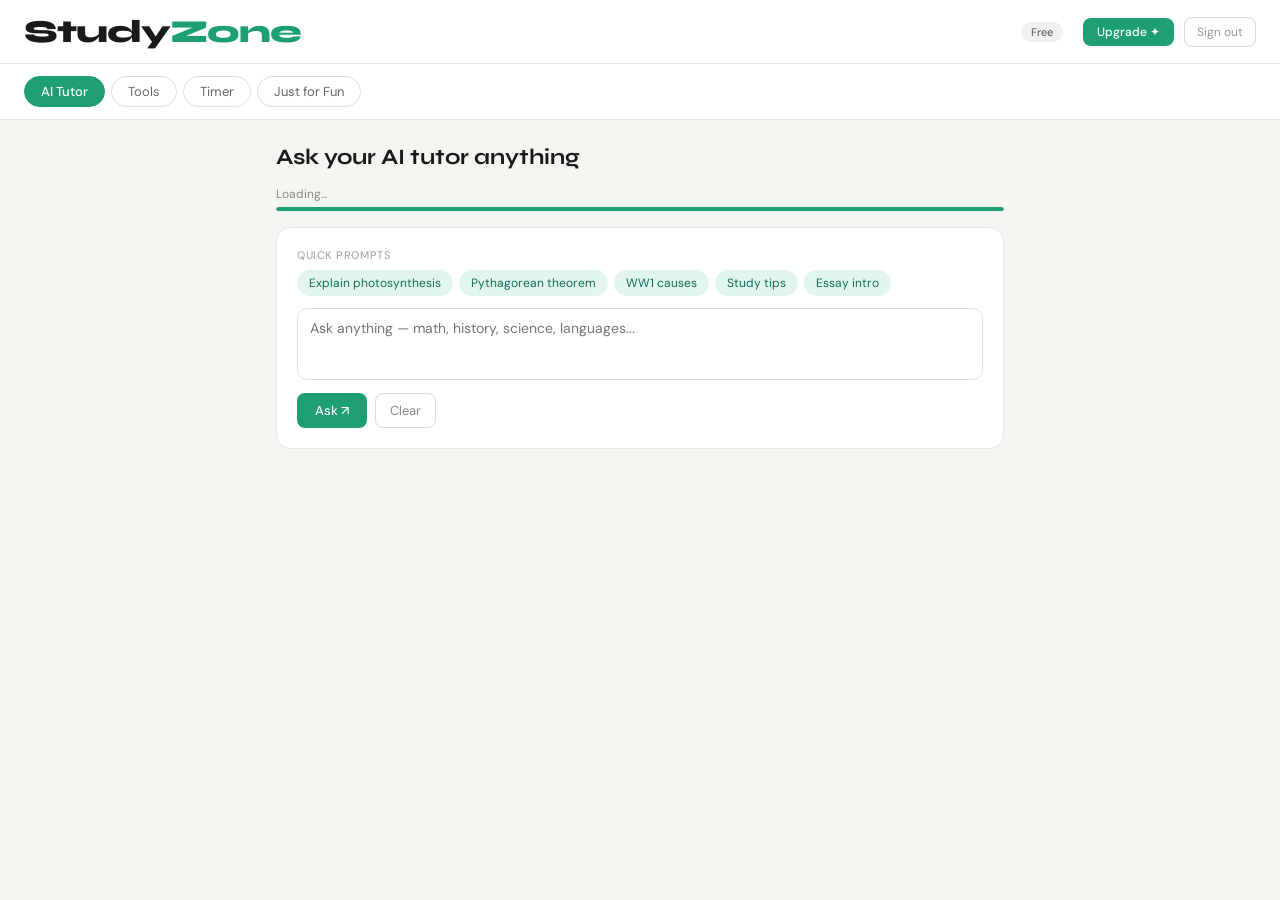
==== app.html @ 56b3e178 "Added the files coded in VS" ====
<!DOCTYPE html>
<html lang="en">
<head>
  <meta charset="UTF-8" />
  <meta name="viewport" content="width=device-width, initial-scale=1.0"/>
  <title>StudyZone</title>
  <link rel="stylesheet" href="css/style.css" />
  <link href="https://fonts.googleapis.com/css2?family=Syne:wght@400;700;800&family=DM+Sans:wght@400;500&display=swap" rel="stylesheet"/>
</head>
<body>

<!-- Top nav -->
<nav class="topnav">
  <div class="logo">Study<span>Zone</span></div>
  <div class="nav-right">
    <span class="tier-badge" id="tier-badge">Free</span>
    <img class="avatar" id="user-avatar" src="" alt="avatar" style="display:none"/>
    <span class="user-name" id="user-name"></span>
    <button class="btn-upgrade" id="upgrade-btn" onclick="showUpgradeModal()">Upgrade ✦</button>
    <button class="btn-signout" onclick="signOut()">Sign out</button>
  </div>
</nav>

<!-- Main nav -->
<div class="main-nav">
  <button class="nav-btn active" onclick="showSection('ai', this)">AI Tutor</button>
  <button class="nav-btn" onclick="showSection('tools', this)">Tools</button>
  <button class="nav-btn" onclick="showSection('timer', this)">Timer</button>
  <button class="nav-btn" onclick="showSection('fun', this)">Just for Fun</button>
</div>

<div class="app-body">

  <!-- AI TUTOR -->
  <div id="sec-ai" class="section visible">
    <div class="section-head">Ask your AI tutor anything</div>
    <div class="usage-bar-wrap">
      <div class="usage-text" id="usage-text">Loading...</div>
      <div class="usage-bar"><div class="usage-fill" id="usage-fill"></div></div>
    </div>
    <div class="ai-box">
      <div class="ai-label">Quick prompts</div>
      <div class="ai-chips">
        <button class="chip" onclick="setPrompt('Explain photosynthesis simply')">Explain photosynthesis</button>
        <button class="chip" onclick="setPrompt('Help me understand the Pythagorean theorem')">Pythagorean theorem</button>
        <button class="chip" onclick="setPrompt('What caused World War 1?')">WW1 causes</button>
        <button class="chip" onclick="setPrompt('Give me 5 tips for better studying')">Study tips</button>
        <button class="chip" onclick="setPrompt('Help me write an essay introduction about climate change')">Essay intro</button>
      </div>
      <textarea id="ai-input" class="ai-textarea" placeholder="Ask anything — math, history, science, languages..."></textarea>
      <div class="ai-actions">
        <button class="btn-ask" onclick="askAI()">Ask ↗</button>
        <button class="btn-clear" onclick="clearAI()">Clear</button>
      </div>
      <div id="ai-response" class="ai-response" style="display:none"></div>
    </div>
  </div>

  <!-- TOOLS -->
  <div id="sec-tools" class="section">
    <div class="section-head">Handy tools</div>

    <div class="tool-area">
      <div class="tool-title">Grade calculator</div>
      <div class="tool-row">
        <input id="g-score" type="number" class="tool-input-small" placeholder="Score"/>
        <input id="g-max" type="number" class="tool-input-small" placeholder="Max"/>
        <button class="btn-tool" onclick="calcGrade()">Calculate</button>
        <span id="grade-result" class="grade-result"></span>
      </div>
    </div>

    <div class="tool-area">
      <div class="tool-title">Word counter</div>
      <textarea class="tool-textarea" id="wc-input" placeholder="Paste your text here..." oninput="countWords()"></textarea>
      <div id="wc-result" class="tool-result-small"></div>
    </div>

    <div class="tool-area">
      <div class="tool-title">AI essay feedback <span class="pro-tag">Pro</span></div>
      <div class="tool-row">
        <textarea class="tool-textarea" id="essay-input" placeholder="Paste a paragraph or essay intro..."></textarea>
        <button class="btn-tool" onclick="getEssayFeedback()">Get feedback</button>
      </div>
      <div id="essay-out" class="tool-out"></div>
    </div>

    <div class="tool-area">
      <div class="tool-title">Flashcard maker <span class="pro-tag">Pro</span></div>
      <div class="tool-row">
        <textarea class="tool-textarea" id="flash-input" placeholder="Paste notes or a topic..."></textarea>
        <button class="btn-tool" onclick="makeFlashcards()">Make cards</button>
      </div>
      <div id="flash-out" class="tool-out"></div>
    </div>
  </div>

  <!-- TIMER -->
  <div id="sec-timer" class="section">
    <div class="section-head">Focus timer</div>
    <div class="timer-wrap">
      <div id="timer-display" class="timer-display">25:00</div>
      <div class="timer-label" id="timer-label">pomodoro — 25 min focus</div>
      <div class="timer-controls">
        <button class="btn-timer" onclick="setTimer(25*60,'pomodoro — 25 min focus')">25 min</button>
        <button class="btn-timer" onclick="setTimer(10*60,'short session — 10 min')">10 min</button>
        <button class="btn-timer" onclick="setTimer(5*60,'break time — 5 min')">5 min break</button>
        <button class="btn-timer primary" id="start-btn" onclick="toggleTimer()">Start</button>
        <button class="btn-timer" onclick="resetTimer()">Reset</button>
      </div>
    </div>
  </div>

  <!-- FUN -->
  <div id="sec-fun" class="section">
    <div class="section-head">Just for fun</div>
    <div class="fun-area">
      <button class="btn-tool" onclick="getJoke()">Get a school joke</button>
      <div id="joke-box" class="fun-box"></div>
      <button class="btn-tool" style="margin-top:8px" onclick="getMotivation()">Motivate me</button>
      <div id="motivation-box" class="fun-box"></div>
    </div>
    <div style="margin-top:1.5rem">
      <div class="tool-title" style="margin-bottom:10px">Achievements</div>
      <div class="badge-grid">
        <div class="badge"><div class="badge-icon">🤖</div><div class="badge-name">First AI ask</div></div>
        <div class="badge"><div class="badge-icon">⏱</div><div class="badge-name">Focus master</div></div>
        <div class="badge"><div class="badge-icon">✏️</div><div class="badge-name">Essay writer</div></div>
        <div class="badge"><div class="badge-icon">🃏</div><div class="badge-name">Card maker</div></div>
        <div class="badge"><div class="badge-icon">😂</div><div class="badge-name">Joke fan</div></div>
        <div class="badge"><div class="badge-icon">⭐</div><div class="badge-name">Top student</div></div>
      </div>
    </div>
  </div>

</div>

<!-- UPGRADE MODAL -->
<div id="upgrade-modal" class="modal-overlay" style="display:none" onclick="closeModalOutside(event)">
  <div class="modal-card">
    <button class="modal-close" onclick="closeUpgradeModal()">✕</button>
    <div class="modal-title">Upgrade StudyZone</div>
    <p class="modal-sub">Unlock more AI messages and premium tools</p>

    <div class="plans-grid">
      <div class="plan-card">
        <div class="plan-name">Free</div>
        <div class="plan-price">€0</div>
        <ul class="plan-features">
          <li>✓ Google login</li>
          <li>✓ 50 AI messages total</li>
          <li>✓ Grade calculator</li>
          <li>✓ Word counter</li>
          <li>✗ Essay feedback</li>
          <li>✗ Flashcard maker</li>
        </ul>
        <div class="plan-current">Current plan</div>
      </div>

      <div class="plan-card featured">
        <div class="plan-badge">One-time</div>
        <div class="plan-name">Pro</div>
        <div class="plan-price">€4.99 <span>once</span></div>
        <ul class="plan-features">
          <li>✓ 100 AI messages total</li>
          <li>✓ Essay AI feedback</li>
          <li>✓ Flashcard maker</li>
          <li>✓ All tools</li>
          <li>✗ Unlimited AI</li>
        </ul>
        <a href="https://ko-fi.com/YOUR_KOFI_USERNAME/shop" target="_blank" class="btn-plan">Buy once on Ko-fi →</a>
      </div>

      <div class="plan-card featured-sub">
        <div class="plan-badge sub">Monthly</div>
        <div class="plan-name">Student+</div>
        <div class="plan-price">€1.99 <span>/mo</span></div>
        <ul class="plan-features">
          <li>✓ Unlimited AI messages</li>
          <li>✓ All Pro features</li>
          <li>✓ Priority support</li>
          <li>✓ New features first</li>
        </ul>
        <a href="https://ko-fi.com/YOUR_KOFI_USERNAME/membership" target="_blank" class="btn-plan sub">Subscribe on Ko-fi →</a>
      </div>
    </div>

    <p class="modal-note">After paying on Ko-fi, send your order confirmation email to <strong>YOUR_EMAIL@here.com</strong> and I'll upgrade your account within 24h.</p>
  </div>
</div>

<script src="https://www.gstatic.com/firebasejs/10.12.0/firebase-app-compat.js"></script>
<script src="https://www.gstatic.com/firebasejs/10.12.0/firebase-auth-compat.js"></script>
<script src="https://www.gstatic.com/firebasejs/10.12.0/firebase-firestore-compat.js"></script>
<script src="js/firebase-config.js"></script>
<script src="js/app.js"></script>
</body>
</html>
---- css/style.css ----
/* === RESET & BASE === */
*, *::before, *::after { box-sizing: border-box; margin: 0; padding: 0; }
body { font-family: 'DM Sans', sans-serif; background: #f5f4f0; color: #1a1a1a; min-height: 100vh; }

/* === AUTH PAGE === */
.auth-page { display: flex; align-items: center; justify-content: center; min-height: 100vh; background: #f5f4f0; }
.auth-container { width: 100%; max-width: 400px; padding: 1rem; }
.auth-card { background: #fff; border: 0.5px solid #ddd; border-radius: 16px; padding: 2.5rem 2rem; text-align: center; }
.logo { font-family: 'Syne', sans-serif; font-size: 32px; font-weight: 800; letter-spacing: -1px; }
.logo span { color: #1D9E75; }
.auth-sub { font-size: 13px; color: #888; margin-top: 4px; margin-bottom: 1.5rem; }
.btn-google { display: flex; align-items: center; justify-content: center; gap: 10px; width: 100%; padding: 11px; border: 0.5px solid #ddd; border-radius: 10px; background: #fff; font-size: 14px; font-family: 'DM Sans', sans-serif; cursor: pointer; font-weight: 500; transition: background 0.15s; }
.btn-google:hover { background: #f9f9f9; }
.auth-divider { font-size: 12px; color: #aaa; margin: 1rem 0; }
.auth-tabs { display: flex; gap: 0; margin-bottom: 1rem; border: 0.5px solid #ddd; border-radius: 10px; overflow: hidden; }
.tab-btn { flex: 1; padding: 8px; background: transparent; border: none; font-size: 13px; font-family: 'DM Sans', sans-serif; cursor: pointer; color: #888; transition: all 0.15s; }
.tab-btn.active { background: #1D9E75; color: #fff; font-weight: 500; }
.auth-input { display: block; width: 100%; padding: 10px 12px; margin-bottom: 10px; border: 0.5px solid #ddd; border-radius: 10px; font-size: 14px; font-family: 'DM Sans', sans-serif; outline: none; transition: border-color 0.15s; }
.auth-input:focus { border-color: #1D9E75; }
.btn-primary { width: 100%; padding: 11px; background: #1a1a1a; color: #fff; border: none; border-radius: 10px; font-size: 14px; font-family: 'DM Sans', sans-serif; cursor: pointer; font-weight: 500; margin-top: 4px; transition: background 0.15s; }
.btn-primary:hover { background: #333; }
.auth-footer { font-size: 11px; color: #bbb; margin-top: 1.5rem; }
.error-msg { background: #fef2f2; border: 0.5px solid #fca5a5; color: #dc2626; border-radius: 8px; padding: 8px 12px; font-size: 13px; margin-bottom: 1rem; }

/* === TOP NAV === */
.topnav { display: flex; align-items: center; justify-content: space-between; padding: 0.75rem 1.5rem; background: #fff; border-bottom: 0.5px solid #e5e5e5; position: sticky; top: 0; z-index: 100; }
.nav-right { display: flex; align-items: center; gap: 10px; }
.tier-badge { font-size: 11px; font-weight: 500; padding: 3px 10px; border-radius: 99px; background: #f0f0f0; color: #666; }
.tier-badge.pro { background: #e1f5ee; color: #0F6E56; }
.tier-badge.student-plus { background: #1D9E75; color: #fff; }
.avatar { width: 28px; height: 28px; border-radius: 50%; object-fit: cover; }
.user-name { font-size: 13px; color: #555; }
.btn-upgrade { padding: 6px 14px; background: #1D9E75; color: #fff; border: none; border-radius: 8px; font-size: 12px; font-family: 'DM Sans', sans-serif; cursor: pointer; font-weight: 500; }
.btn-upgrade:hover { background: #0F6E56; }
.btn-signout { padding: 6px 12px; background: transparent; color: #999; border: 0.5px solid #ddd; border-radius: 8px; font-size: 12px; font-family: 'DM Sans', sans-serif; cursor: pointer; }
.btn-signout:hover { background: #f5f5f5; }

/* === MAIN NAV === */
.main-nav { display: flex; gap: 6px; padding: 0.75rem 1.5rem; background: #fff; border-bottom: 0.5px solid #e5e5e5; flex-wrap: wrap; }
.nav-btn { padding: 6px 16px; border-radius: 99px; border: 0.5px solid #ddd; font-size: 13px; cursor: pointer; background: #fff; color: #666; font-family: 'DM Sans', sans-serif; transition: all 0.15s; }
.nav-btn.active { background: #1D9E75; border-color: #1D9E75; color: #fff; font-weight: 500; }
.nav-btn:hover:not(.active) { background: #f5f5f5; }

/* === APP BODY === */
.app-body { max-width: 760px; margin: 0 auto; padding: 1.5rem 1rem 3rem; }
.section { display: none; }
.section.visible { display: block; }
.section-head { font-family: 'Syne', sans-serif; font-size: 22px; font-weight: 700; margin-bottom: 1rem; }

/* === USAGE BAR === */
.usage-bar-wrap { margin-bottom: 1rem; }
.usage-text { font-size: 12px; color: #888; margin-bottom: 5px; }
.usage-bar { height: 4px; background: #eee; border-radius: 99px; overflow: hidden; }
.usage-fill { height: 100%; background: #1D9E75; border-radius: 99px; transition: width 0.4s; }
.usage-fill.warning { background: #f59e0b; }
.usage-fill.danger { background: #ef4444; }

/* === AI TUTOR === */
.ai-box { background: #fff; border: 0.5px solid #e5e5e5; border-radius: 14px; padding: 1.25rem; }
.ai-label { font-size: 11px; color: #aaa; font-weight: 500; text-transform: uppercase; letter-spacing: 0.05em; margin-bottom: 8px; }
.ai-chips { display: flex; flex-wrap: wrap; gap: 6px; margin-bottom: 12px; }
.chip { padding: 5px 12px; border-radius: 99px; font-size: 12px; background: #e1f5ee; color: #0F6E56; cursor: pointer; border: none; font-family: 'DM Sans', sans-serif; transition: background 0.15s; }
.chip:hover { background: #9FE1CB; }
.ai-textarea { width: 100%; border: 0.5px solid #ddd; border-radius: 10px; padding: 10px 12px; font-size: 14px; font-family: 'DM Sans', sans-serif; background: #fff; color: #1a1a1a; resize: none; height: 72px; outline: none; transition: border-color 0.15s; }
.ai-textarea:focus { border-color: #1D9E75; }
.ai-actions { display: flex; gap: 8px; margin-top: 8px; }
.btn-ask { padding: 8px 18px; background: #1D9E75; color: #fff; border: none; border-radius: 8px; font-size: 13px; font-family: 'DM Sans', sans-serif; cursor: pointer; font-weight: 500; }
.btn-ask:hover { background: #0F6E56; }
.btn-clear { padding: 8px 14px; background: transparent; color: #888; border: 0.5px solid #ddd; border-radius: 8px; font-size: 13px; font-family: 'DM Sans', sans-serif; cursor: pointer; }
.ai-response { margin-top: 12px; padding: 12px; background: #f9f9f9; border: 0.5px solid #e5e5e5; border-radius: 10px; font-size: 14px; line-height: 1.6; white-space: pre-wrap; }

/* === TOOLS === */
.tool-area { background: #fff; border: 0.5px solid #e5e5e5; border-radius: 14px; padding: 1.25rem; margin-bottom: 1rem; }
.tool-title { font-size: 14px; font-weight: 500; margin-bottom: 10px; display: flex; align-items: center; gap: 8px; }
.pro-tag { font-size: 10px; background: #e1f5ee; color: #0F6E56; padding: 2px 7px; border-radius: 99px; font-weight: 500; }
.tool-row { display: flex; gap: 8px; align-items: flex-start; flex-wrap: wrap; }
.tool-input-small { padding: 8px 10px; border: 0.5px solid #ddd; border-radius: 8px; font-size: 13px; font-family: 'DM Sans', sans-serif; background: #fff; color: #1a1a1a; outline: none; width: 90px; }
.tool-input-small:focus { border-color: #1D9E75; }
.tool-textarea { flex: 1; min-width: 180px; padding: 8px 10px; border: 0.5px solid #ddd; border-radius: 8px; font-size: 13px; font-family: 'DM Sans', sans-serif; background: #fff; color: #1a1a1a; resize: none; height: 72px; outline: none; width: 100%; }
.tool-textarea:focus { border-color: #1D9E75; }
.btn-tool { padding: 8px 16px; background: #1D9E75; color: #fff; border: none; border-radius: 8px; font-size: 13px; font-family: 'DM Sans', sans-serif; cursor: pointer; white-space: nowrap; font-weight: 500; }
.btn-tool:hover { background: #0F6E56; }
.grade-result { font-size: 15px; font-weight: 500; color: #1D9E75; padding-top: 6px; }
.tool-result-small { font-size: 13px; color: #888; margin-top: 6px; }
.tool-out { margin-top: 10px; padding: 10px; background: #f9f9f9; border: 0.5px solid #e5e5e5; border-radius: 8px; font-size: 13px; line-height: 1.6; white-space: pre-wrap; }

/* === TIMER === */
.timer-wrap { text-align: center; padding: 2rem 1rem; }
.timer-display { font-family: 'Syne', sans-serif; font-size: 72px; font-weight: 800; letter-spacing: -3px; color: #1D9E75; line-height: 1; }
.timer-label { font-size: 13px; color: #999; margin-top: 10px; }
.timer-controls { display: flex; gap: 8px; justify-content: center; margin-top: 1.5rem; flex-wrap: wrap; }
.btn-timer { padding: 8px 20px; border: 0.5px solid #ddd; border-radius: 8px; font-size: 13px; font-family: 'DM Sans', sans-serif; cursor: pointer; background: #fff; color: #1a1a1a; }
.btn-timer.primary { background: #1D9E75; border-color: #1D9E75; color: #fff; font-weight: 500; }
.btn-timer:hover:not(.primary) { background: #f5f5f5; }

/* === FUN === */
.fun-area { text-align: center; }
.fun-box { font-size: 15px; line-height: 1.6; padding: 1rem; min-height: 50px; color: #1a1a1a; }
.badge-grid { display: grid; grid-template-columns: repeat(auto-fit, minmax(100px, 1fr)); gap: 10px; }
.badge { background: #f9f9f9; border: 0.5px solid #e5e5e5; border-radius: 10px; padding: 14px 8px; text-align: center; }
.badge-icon { font-size: 22px; }
.badge-name { font-size: 11px; color: #999; margin-top: 5px; }

/* === LOADING === */
.loading-dots { display: inline-flex; gap: 4px; align-items: center; padding: 8px 0; }
.dot { width: 6px; height: 6px; border-radius: 50%; background: #1D9E75; animation: bounce 1.2s infinite; }
.dot:nth-child(2) { animation-delay: 0.2s; }
.dot:nth-child(3) { animation-delay: 0.4s; }
@keyframes bounce { 0%,60%,100%{transform:translateY(0)}30%{transform:translateY(-5px)} }

/* === BLOCKED OVERLAY === */
.blocked-overlay { background: #fff8f0; border: 0.5px solid #fde68a; border-radius: 10px; padding: 1rem; text-align: center; margin-top: 10px; }
.blocked-overlay p { font-size: 14px; color: #92400e; margin-bottom: 10px; }

/* === UPGRADE MODAL === */
.modal-overlay { position: fixed; inset: 0; background: rgba(0,0,0,0.4); display: flex; align-items: center; justify-content: center; z-index: 1000; padding: 1rem; }
.modal-card { background: #fff; border-radius: 16px; padding: 2rem; max-width: 680px; width: 100%; position: relative; max-height: 90vh; overflow-y: auto; }
.modal-close { position: absolute; top: 1rem; right: 1rem; background: none; border: none; font-size: 18px; cursor: pointer; color: #999; }
.modal-title { font-family: 'Syne', sans-serif; font-size: 24px; font-weight: 800; margin-bottom: 4px; }
.modal-sub { font-size: 14px; color: #888; margin-bottom: 1.5rem; }
.plans-grid { display: grid; grid-template-columns: repeat(auto-fit, minmax(180px, 1fr)); gap: 12px; margin-bottom: 1.5rem; }
.plan-card { border: 0.5px solid #e5e5e5; border-radius: 12px; padding: 1.25rem; }
.plan-card.featured { border: 2px solid #1D9E75; }
.plan-card.featured-sub { border: 2px solid #7c3aed; }
.plan-badge { font-size: 11px; font-weight: 500; padding: 3px 10px; border-radius: 99px; background: #e1f5ee; color: #0F6E56; display: inline-block; margin-bottom: 8px; }
.plan-badge.sub { background: #ede9fe; color: #6d28d9; }
.plan-name { font-family: 'Syne', sans-serif; font-size: 18px; font-weight: 700; }
.plan-price { font-size: 22px; font-weight: 700; margin: 4px 0 12px; }
.plan-price span { font-size: 13px; color: #888; font-weight: 400; }
.plan-features { list-style: none; font-size: 13px; color: #555; line-height: 2; margin-bottom: 1rem; }
.plan-features li { color: #555; }
.plan-features li:has(✗) { color: #ccc; }
.plan-current { font-size: 12px; color: #aaa; text-align: center; }
.btn-plan { display: block; text-align: center; padding: 9px 16px; background: #1D9E75; color: #fff; border-radius: 8px; font-size: 13px; text-decoration: none; font-weight: 500; transition: background 0.15s; }
.btn-plan:hover { background: #0F6E56; }
.btn-plan.sub { background: #7c3aed; }
.btn-plan.sub:hover { background: #6d28d9; }
.modal-note { font-size: 12px; color: #aaa; text-align: center; line-height: 1.6; border-top: 0.5px solid #eee; padding-top: 1rem; }
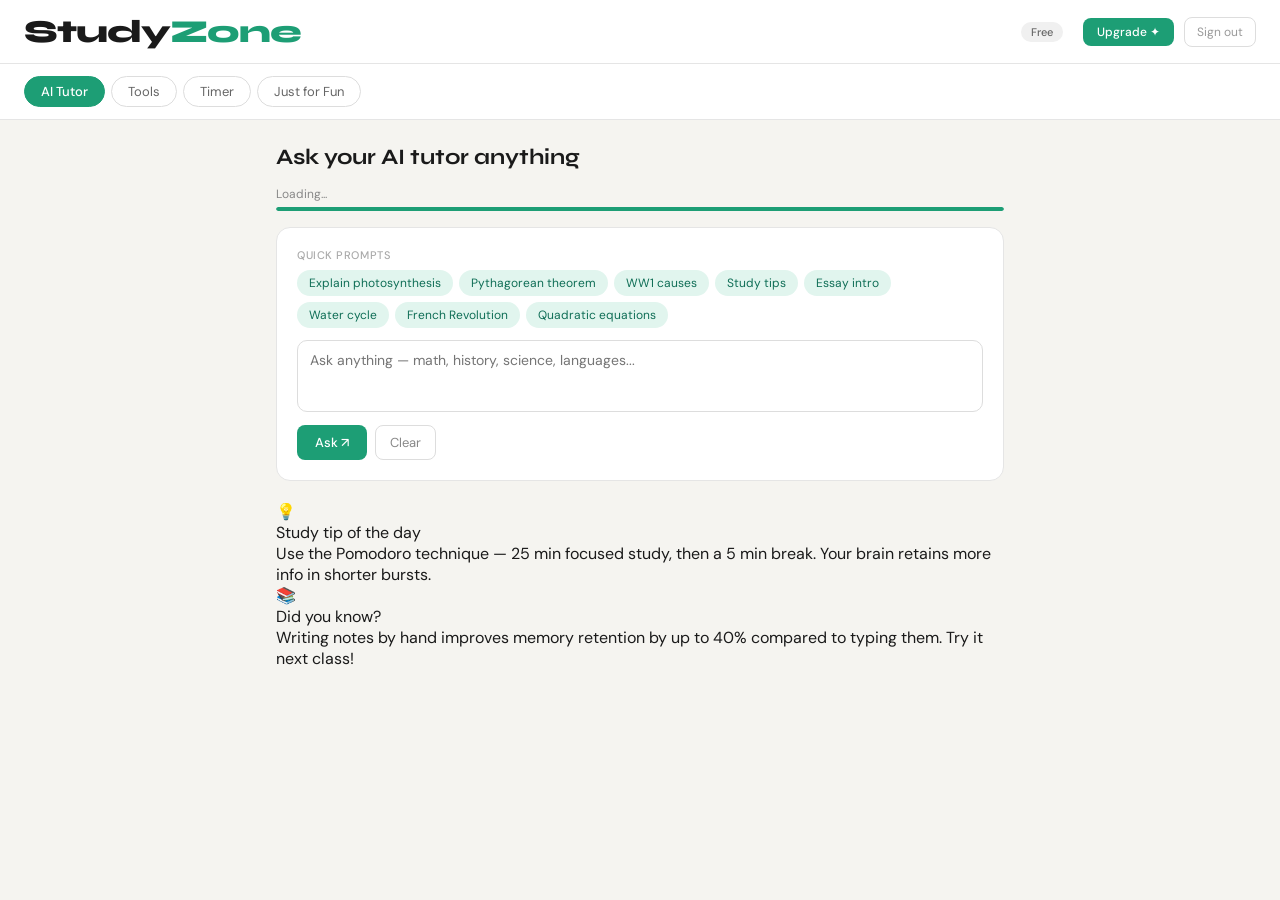
==== commit c9f5d0f7: "Add files via upload" ====
--- a/app.html
+++ b/app.html
@@ -9,7 +9,6 @@
 </head>
 <body>
 
-<!-- Top nav -->
 <nav class="topnav">
   <div class="logo">Study<span>Zone</span></div>
   <div class="nav-right">
@@ -21,7 +20,6 @@
   </div>
 </nav>
 
-<!-- Main nav -->
 <div class="main-nav">
   <button class="nav-btn active" onclick="showSection('ai', this)">AI Tutor</button>
   <button class="nav-btn" onclick="showSection('tools', this)">Tools</button>
@@ -46,6 +44,9 @@
         <button class="chip" onclick="setPrompt('What caused World War 1?')">WW1 causes</button>
         <button class="chip" onclick="setPrompt('Give me 5 tips for better studying')">Study tips</button>
         <button class="chip" onclick="setPrompt('Help me write an essay introduction about climate change')">Essay intro</button>
+        <button class="chip" onclick="setPrompt('Explain the water cycle')">Water cycle</button>
+        <button class="chip" onclick="setPrompt('What is the French Revolution?')">French Revolution</button>
+        <button class="chip" onclick="setPrompt('How do I solve quadratic equations?')">Quadratic equations</button>
       </div>
       <textarea id="ai-input" class="ai-textarea" placeholder="Ask anything — math, history, science, languages..."></textarea>
       <div class="ai-actions">
@@ -54,44 +55,67 @@
       </div>
       <div id="ai-response" class="ai-response" style="display:none"></div>
     </div>
+
+    <div class="two-col" style="margin-top:1.25rem">
+      <div class="info-card">
+        <div class="info-card-icon">💡</div>
+        <div class="info-card-title">Study tip of the day</div>
+        <div class="info-card-body">Use the Pomodoro technique — 25 min focused study, then a 5 min break. Your brain retains more info in shorter bursts.</div>
+      </div>
+      <div class="info-card">
+        <div class="info-card-icon">📚</div>
+        <div class="info-card-title">Did you know?</div>
+        <div class="info-card-body">Writing notes by hand improves memory retention by up to 40% compared to typing them. Try it next class!</div>
+      </div>
+    </div>
   </div>
 
   <!-- TOOLS -->
   <div id="sec-tools" class="section">
     <div class="section-head">Handy tools</div>
-
-    <div class="tool-area">
-      <div class="tool-title">Grade calculator</div>
-      <div class="tool-row">
-        <input id="g-score" type="number" class="tool-input-small" placeholder="Score"/>
-        <input id="g-max" type="number" class="tool-input-small" placeholder="Max"/>
-        <button class="btn-tool" onclick="calcGrade()">Calculate</button>
-        <span id="grade-result" class="grade-result"></span>
-      </div>
-    </div>
-
-    <div class="tool-area">
-      <div class="tool-title">Word counter</div>
-      <textarea class="tool-textarea" id="wc-input" placeholder="Paste your text here..." oninput="countWords()"></textarea>
-      <div id="wc-result" class="tool-result-small"></div>
-    </div>
-
-    <div class="tool-area">
-      <div class="tool-title">AI essay feedback <span class="pro-tag">Pro</span></div>
-      <div class="tool-row">
-        <textarea class="tool-textarea" id="essay-input" placeholder="Paste a paragraph or essay intro..."></textarea>
-        <button class="btn-tool" onclick="getEssayFeedback()">Get feedback</button>
-      </div>
-      <div id="essay-out" class="tool-out"></div>
-    </div>
-
-    <div class="tool-area">
-      <div class="tool-title">Flashcard maker <span class="pro-tag">Pro</span></div>
-      <div class="tool-row">
-        <textarea class="tool-textarea" id="flash-input" placeholder="Paste notes or a topic..."></textarea>
-        <button class="btn-tool" onclick="makeFlashcards()">Make cards</button>
-      </div>
-      <div id="flash-out" class="tool-out"></div>
+    <div class="two-col">
+      <div class="tool-area">
+        <div class="tool-title">Grade calculator</div>
+        <p class="tool-desc">Enter your score and the max to get your percentage and letter grade.</p>
+        <div class="tool-row" style="margin-top:10px">
+          <input id="g-score" type="number" class="tool-input-small" placeholder="Score"/>
+          <input id="g-max" type="number" class="tool-input-small" placeholder="Max"/>
+          <button class="btn-tool" onclick="calcGrade()">Calculate</button>
+        </div>
+        <div id="grade-result" class="grade-result" style="margin-top:10px"></div>
+        <div id="grade-bar-wrap" style="display:none;margin-top:10px">
+          <div class="usage-bar"><div class="usage-fill" id="grade-bar"></div></div>
+        </div>
+      </div>
+
+      <div class="tool-area">
+        <div class="tool-title">Word counter</div>
+        <p class="tool-desc">Paste any text to instantly count words, characters and estimate reading time.</p>
+        <textarea class="tool-textarea" id="wc-input" placeholder="Paste your text here..." oninput="countWords()" style="margin-top:10px"></textarea>
+        <div id="wc-result" class="tool-result-small"></div>
+      </div>
+    </div>
+
+    <div class="two-col">
+      <div class="tool-area pro-locked" onclick="handleProClick('essay')">
+        <div class="tool-title">AI essay feedback <span class="pro-tag">Pro</span></div>
+        <p class="tool-desc">Get instant AI feedback on your writing — strengths, weaknesses and how to improve.</p>
+        <div class="tool-row" style="margin-top:10px">
+          <textarea class="tool-textarea" id="essay-input" placeholder="Paste a paragraph or essay intro..." onclick="event.stopPropagation()"></textarea>
+          <button class="btn-tool" onclick="event.stopPropagation();getEssayFeedback()">Get feedback</button>
+        </div>
+        <div id="essay-out" class="tool-out"></div>
+      </div>
+
+      <div class="tool-area pro-locked" onclick="handleProClick('flash')">
+        <div class="tool-title">Flashcard maker <span class="pro-tag">Pro</span></div>
+        <p class="tool-desc">Paste your notes or a topic and get 5 ready-to-use flashcards instantly.</p>
+        <div class="tool-row" style="margin-top:10px">
+          <textarea class="tool-textarea" id="flash-input" placeholder="Paste notes or a topic..." onclick="event.stopPropagation()"></textarea>
+          <button class="btn-tool" onclick="event.stopPropagation();makeFlashcards()">Make cards</button>
+        </div>
+        <div id="flash-out" class="tool-out"></div>
+      </div>
     </div>
   </div>
 
@@ -108,27 +132,69 @@
         <button class="btn-timer primary" id="start-btn" onclick="toggleTimer()">Start</button>
         <button class="btn-timer" onclick="resetTimer()">Reset</button>
       </div>
+      <div class="custom-timer-wrap">
+        <div class="tool-title" style="margin-bottom:10px">Set a custom time</div>
+        <div class="custom-timer-row">
+          <div class="custom-timer-field">
+            <label>Minutes</label>
+            <input type="number" id="custom-mins" min="0" max="180" placeholder="25" class="tool-input-small" style="width:80px"/>
+          </div>
+          <div class="custom-timer-field">
+            <label>Seconds</label>
+            <input type="number" id="custom-secs" min="0" max="59" placeholder="0" class="tool-input-small" style="width:80px"/>
+          </div>
+          <button class="btn-tool" onclick="setCustomTimer()">Set timer</button>
+        </div>
+      </div>
+    </div>
+    <div class="two-col" style="margin-top:1.5rem">
+      <div class="info-card">
+        <div class="info-card-icon">🍅</div>
+        <div class="info-card-title">The Pomodoro Technique</div>
+        <div class="info-card-body">Work for 25 minutes, take a 5 min break. After 4 rounds, take a longer 15–30 min break. Proven to boost focus and reduce burnout.</div>
+      </div>
+      <div class="info-card">
+        <div class="info-card-icon">🧠</div>
+        <div class="info-card-title">Why breaks matter</div>
+        <div class="info-card-body">Your brain consolidates memory during rest. Taking regular breaks doesn't slow you down — it actually makes your study sessions more effective.</div>
+      </div>
     </div>
   </div>
 
   <!-- FUN -->
   <div id="sec-fun" class="section">
     <div class="section-head">Just for fun</div>
-    <div class="fun-area">
-      <button class="btn-tool" onclick="getJoke()">Get a school joke</button>
-      <div id="joke-box" class="fun-box"></div>
-      <button class="btn-tool" style="margin-top:8px" onclick="getMotivation()">Motivate me</button>
-      <div id="motivation-box" class="fun-box"></div>
-    </div>
+    <div class="two-col">
+      <div class="tool-area">
+        <div class="tool-title">School joke generator</div>
+        <p class="tool-desc">Need a laugh between study sessions? Hit the button for a fresh school joke.</p>
+        <button class="btn-tool" style="margin-top:10px" onclick="getJoke()">Get a joke</button>
+        <div id="joke-box" class="fun-box"></div>
+      </div>
+      <div class="tool-area">
+        <div class="tool-title">Daily motivation</div>
+        <p class="tool-desc">Feeling stuck? Get a short motivational boost to keep you going.</p>
+        <button class="btn-tool" style="margin-top:10px" onclick="getMotivation()">Motivate me</button>
+        <div id="motivation-box" class="fun-box"></div>
+      </div>
+    </div>
+
+    <div class="tool-area" style="margin-top:1rem">
+      <div class="tool-title">Random study fact</div>
+      <p class="tool-desc">Get a surprising or interesting fact about learning, the brain, or school subjects.</p>
+      <button class="btn-tool" style="margin-top:10px" onclick="getStudyFact()">Give me a fact</button>
+      <div id="fact-box" class="fun-box"></div>
+    </div>
+
     <div style="margin-top:1.5rem">
       <div class="tool-title" style="margin-bottom:10px">Achievements</div>
       <div class="badge-grid">
-        <div class="badge"><div class="badge-icon">🤖</div><div class="badge-name">First AI ask</div></div>
-        <div class="badge"><div class="badge-icon">⏱</div><div class="badge-name">Focus master</div></div>
-        <div class="badge"><div class="badge-icon">✏️</div><div class="badge-name">Essay writer</div></div>
-        <div class="badge"><div class="badge-icon">🃏</div><div class="badge-name">Card maker</div></div>
-        <div class="badge"><div class="badge-icon">😂</div><div class="badge-name">Joke fan</div></div>
-        <div class="badge"><div class="badge-icon">⭐</div><div class="badge-name">Top student</div></div>
+        <div class="badge" id="badge-ai"><div class="badge-icon">🤖</div><div class="badge-name">First AI ask</div></div>
+        <div class="badge" id="badge-timer"><div class="badge-icon">⏱</div><div class="badge-name">Focus master</div></div>
+        <div class="badge" id="badge-essay"><div class="badge-icon">✏️</div><div class="badge-name">Essay writer</div></div>
+        <div class="badge" id="badge-flash"><div class="badge-icon">🃏</div><div class="badge-name">Card maker</div></div>
+        <div class="badge" id="badge-joke"><div class="badge-icon">😂</div><div class="badge-name">Joke fan</div></div>
+        <div class="badge" id="badge-star"><div class="badge-icon">⭐</div><div class="badge-name">Top student</div></div>
       </div>
     </div>
   </div>
@@ -141,7 +207,6 @@
     <button class="modal-close" onclick="closeUpgradeModal()">✕</button>
     <div class="modal-title">Upgrade StudyZone</div>
     <p class="modal-sub">Unlock more AI messages and premium tools</p>
-
     <div class="plans-grid">
       <div class="plan-card">
         <div class="plan-name">Free</div>
@@ -156,7 +221,6 @@
         </ul>
         <div class="plan-current">Current plan</div>
       </div>
-
       <div class="plan-card featured">
         <div class="plan-badge">One-time</div>
         <div class="plan-name">Pro</div>
@@ -170,7 +234,6 @@
         </ul>
         <a href="https://ko-fi.com/YOUR_KOFI_USERNAME/shop" target="_blank" class="btn-plan">Buy once on Ko-fi →</a>
       </div>
-
       <div class="plan-card featured-sub">
         <div class="plan-badge sub">Monthly</div>
         <div class="plan-name">Student+</div>
@@ -184,8 +247,19 @@
         <a href="https://ko-fi.com/YOUR_KOFI_USERNAME/membership" target="_blank" class="btn-plan sub">Subscribe on Ko-fi →</a>
       </div>
     </div>
-
-    <p class="modal-note">After paying on Ko-fi, send your order confirmation email to <strong>YOUR_EMAIL@here.com</strong> and I'll upgrade your account within 24h.</p>
+    <p class="modal-note">After paying on Ko-fi, send your order confirmation to <strong>YOUR_EMAIL@here.com</strong> and I'll upgrade your account within 24h.</p>
+  </div>
+</div>
+
+<!-- PRO LOCK MODAL -->
+<div id="pro-modal" class="modal-overlay" style="display:none" onclick="closeProModalOutside(event)">
+  <div class="modal-card" style="max-width:420px;text-align:center">
+    <button class="modal-close" onclick="closeProModal()">✕</button>
+    <div style="font-size:40px;margin-bottom:12px">🔒</div>
+    <div class="modal-title" id="pro-modal-title">This is a Pro feature</div>
+    <p class="modal-sub" id="pro-modal-desc">Upgrade to unlock this tool and get more AI messages.</p>
+    <button class="btn-plan" style="display:inline-block;margin-top:1rem;padding:10px 24px" onclick="closeProModal();showUpgradeModal()">See upgrade options ✦</button>
+    <p style="font-size:12px;color:#aaa;margin-top:12px">Already paid? Email us your confirmation and we'll upgrade you within 24h.</p>
   </div>
 </div>
 
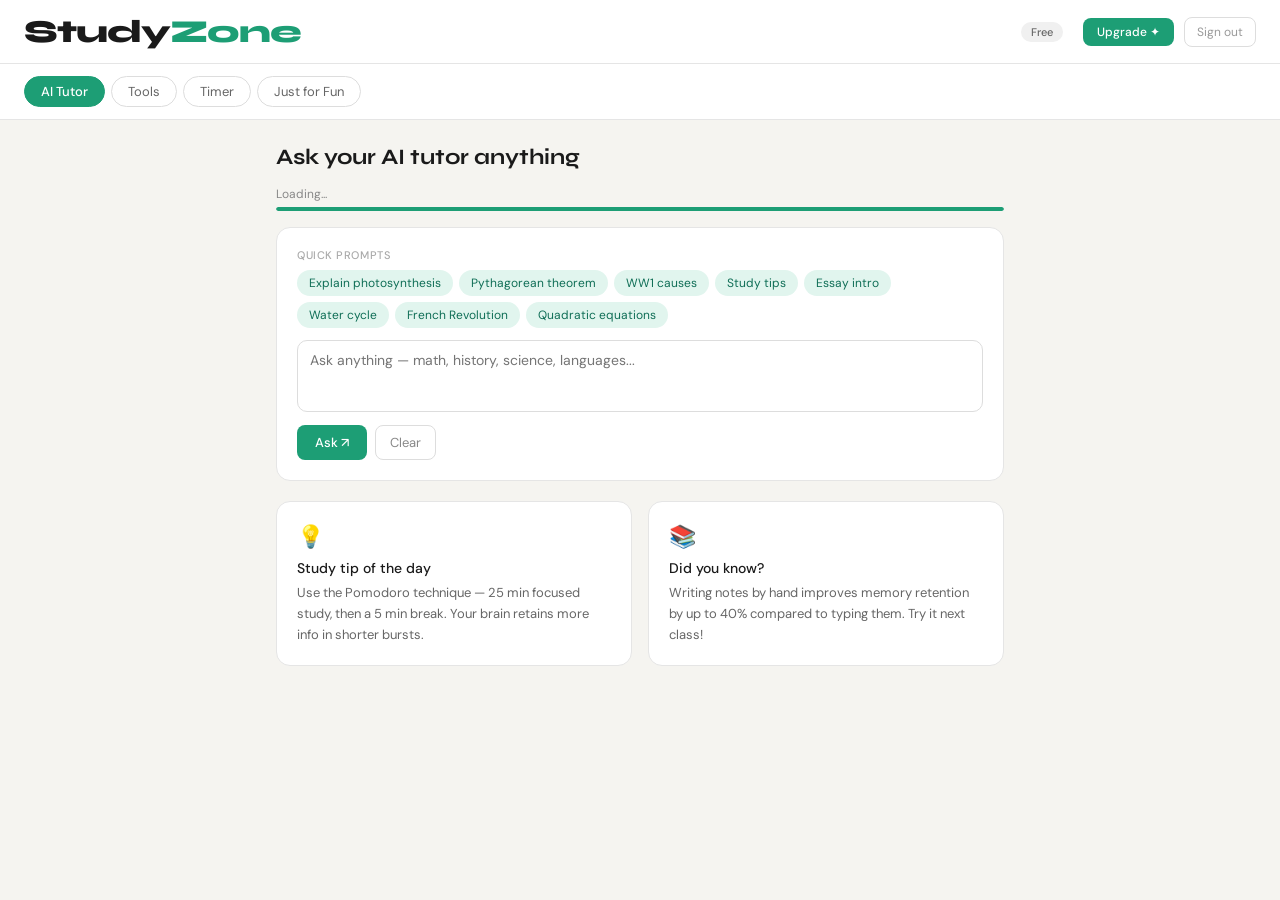
==== commit f15f9c90: "Uploaded the files written in VS" ====
--- a/app.html
+++ b/app.html
@@ -267,6 +267,7 @@
 <script src="https://www.gstatic.com/firebasejs/10.12.0/firebase-auth-compat.js"></script>
 <script src="https://www.gstatic.com/firebasejs/10.12.0/firebase-firestore-compat.js"></script>
 <script src="js/firebase-config.js"></script>
+<script src="js/config.js"></script>
 <script src="js/app.js"></script>
 </body>
 </html>
--- a/css/style.css
+++ b/css/style.css
@@ -136,3 +136,29 @@
 .btn-plan.sub { background: #7c3aed; }
 .btn-plan.sub:hover { background: #6d28d9; }
 .modal-note { font-size: 12px; color: #aaa; text-align: center; line-height: 1.6; border-top: 0.5px solid #eee; padding-top: 1rem; }
+
+/* === TWO COLUMN GRID === */
+.two-col { display: grid; grid-template-columns: repeat(auto-fit, minmax(280px, 1fr)); gap: 1rem; margin-bottom: 1rem; }
+
+/* === INFO CARDS === */
+.info-card { background: #fff; border: 0.5px solid #e5e5e5; border-radius: 14px; padding: 1.25rem; }
+.info-card-icon { font-size: 22px; margin-bottom: 8px; }
+.info-card-title { font-size: 14px; font-weight: 500; margin-bottom: 6px; }
+.info-card-body { font-size: 13px; color: #666; line-height: 1.6; }
+
+/* === TOOL DESC === */
+.tool-desc { font-size: 13px; color: #888; line-height: 1.5; }
+
+/* === PRO LOCKED CARD === */
+.pro-locked { cursor: pointer; transition: border-color 0.15s; }
+.pro-locked:hover { border-color: #1D9E75; }
+
+/* === CUSTOM TIMER === */
+.custom-timer-wrap { margin-top: 2rem; padding-top: 1.5rem; border-top: 0.5px solid #e5e5e5; }
+.custom-timer-row { display: flex; gap: 10px; align-items: flex-end; flex-wrap: wrap; justify-content: center; }
+.custom-timer-field { display: flex; flex-direction: column; gap: 5px; }
+.custom-timer-field label { font-size: 12px; color: #888; }
+
+/* === BADGE UNLOCKED === */
+.badge.unlocked { background: #e1f5ee; border-color: #1D9E75; }
+.badge.unlocked .badge-name { color: #0F6E56; font-weight: 500; }
